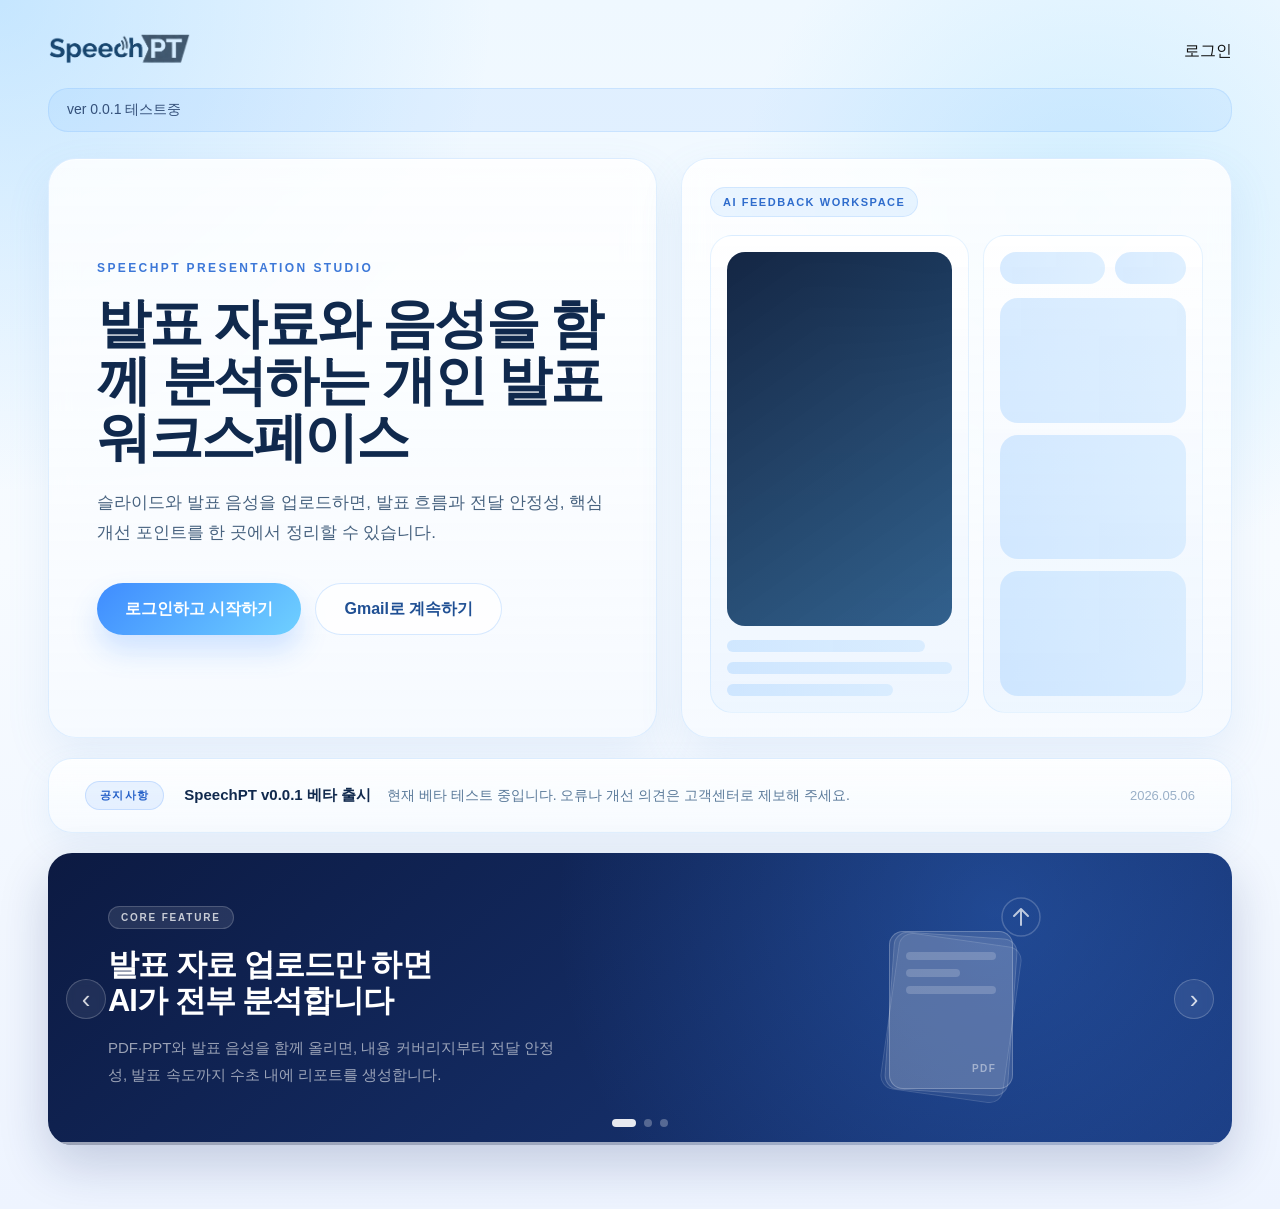
==== index.html @ 7af49bf3 "분석 히스토리 및 대시보드, 홈페이지 분리" ====
<!DOCTYPE html>
<html lang="ko">
<head>
  <meta charset="UTF-8" />
  <meta name="viewport" content="width=device-width, initial-scale=1.0" />
  <title>SpeechPT</title>
  <link rel="stylesheet" href="./css/common.css?v=20260513-2" />
  <link rel="stylesheet" href="./css/note.css?v=20260513-2" />
  <style>
    /* ── 로그인 상태 랜딩 ── */
    .logged-in-panel { display: none; }

    #guestHomeSection.is-logged-in .landing-actions,
    #guestHomeSection.is-logged-in .landing-description,
    #guestHomeSection.is-logged-in .landing-preview-card,
    #guestHomeSection.is-logged-in .landing-banner,
    #guestHomeSection.is-logged-in .landing-notice-band { display: none !important; }

    #guestHomeSection.is-logged-in .landing-copy h1 {
      font-size: clamp(24px, 3vw, 40px);
    }

    #guestHomeSection.is-logged-in .logged-in-panel {
      display: flex;
      flex-direction: column;
      padding: 28px;
      min-height: min(480px, 60vh);
      background: linear-gradient(180deg, rgba(255,255,255,0.84), rgba(246,250,255,0.96));
      border: 1px solid rgba(133,192,255,0.24);
      border-radius: 28px;
      box-shadow: 0 18px 44px rgba(111,155,210,0.12), inset 0 1px 0 rgba(255,255,255,0.72);
      backdrop-filter: blur(14px);
    }

    .logged-in-panel-header {
      display: flex;
      align-items: center;
      justify-content: space-between;
      margin-bottom: 16px;
    }

    .dashboard-count {
      font-size: 12px;
      color: #7eaacc;
      font-weight: 600;
    }

    .dashboard-note-list {
      list-style: none;
      padding: 0;
      margin: 0;
      flex: 1;
      overflow-y: auto;
      display: flex;
      flex-direction: column;
      gap: 8px;
    }

    .dashboard-note-item {
      display: flex;
      align-items: center;
      gap: 12px;
      padding: 11px 14px;
      background: rgba(79,149,255,0.05);
      border: 1px solid rgba(79,149,255,0.1);
      border-radius: 12px;
      cursor: pointer;
      transition: background 0.15s;
    }

    .dashboard-note-item:hover { background: rgba(79,149,255,0.12); }

    .dashboard-note-thumb {
      width: 34px;
      height: 34px;
      border-radius: 8px;
      background: linear-gradient(135deg, #a084ee, #f070a0);
      flex-shrink: 0;
    }

    .dashboard-note-info { flex: 1; min-width: 0; }

    .dashboard-note-title {
      font-size: 13px;
      font-weight: 600;
      color: #1a2d4e;
      white-space: nowrap;
      overflow: hidden;
      text-overflow: ellipsis;
    }

    .dashboard-note-date { font-size: 11px; color: #8a9ab0; margin-top: 2px; }

    .dashboard-note-empty {
      color: #b0b8c8;
      font-size: 13px;
      text-align: center;
      padding: 24px 0;
      list-style: none;
    }

    .dashboard-scroll-btn {
      margin-top: 16px;
      padding: 9px 18px;
      border: 1px solid rgba(79,149,255,0.25);
      border-radius: 999px;
      background: transparent;
      color: #3f8cff;
      font-size: 13px;
      font-weight: 600;
      cursor: pointer;
      align-self: flex-start;
      transition: background 0.15s;
    }

    .dashboard-scroll-btn:hover { background: rgba(79,149,255,0.08); }

    .logo-img { cursor: pointer; }
  </style>
</head>
<body>
  <div class="note-page">
    <header class="top-bar">
      <img src="./assets/logo.png" alt="SpeechPT" class="logo-img" />

      <nav class="top-menu">
        <a href="#" id="loginMenuLink">로그인</a>
        <button id="logoutButton" class="is-hidden">로그아웃</button>
      </nav>
    </header>

    <section class="notice-bar">
      <p>ver 0.0.1 테스트중</p>
    </section>

    <section class="landing-shell" id="guestHomeSection">
      <div class="landing-hero">
        <div class="landing-copy">
          <p class="landing-eyebrow">SpeechPT Presentation Studio</p>
          <h1>발표 자료와 음성을 함께 분석하는 개인 발표 워크스페이스</h1>
          <p class="landing-description">
            슬라이드와 발표 음성을 업로드하면, 발표 흐름과 전달 안정성, 핵심 개선 포인트를 한 곳에서 정리할 수 있습니다.
          </p>
          <div class="landing-actions">
            <button type="button" id="heroLoginButton" class="landing-primary-button">로그인하고 시작하기</button>
            <button type="button" id="heroGoogleButton" class="landing-secondary-button">Gmail로 계속하기</button>
          </div>
        </div>

        <!-- 로그인 상태일 때 표시되는 노트 대시보드 -->
        <div class="logged-in-panel" id="loggedInPanel">
          <div class="logged-in-panel-header">
            <span class="landing-preview-chip" style="margin-bottom:0">내 노트</span>
            <span class="dashboard-count" id="dashboardNoteCount"></span>
          </div>
          <ul class="dashboard-note-list" id="dashboardNoteList">
            <li class="dashboard-note-empty">노트를 불러오는 중입니다...</li>
          </ul>
          <button class="dashboard-scroll-btn" id="scrollToWorkspaceBtn">전체 노트 보기 →</button>
        </div>

        <div class="landing-preview-card">
          <div class="landing-preview-chip">AI Feedback Workspace</div>
          <div class="landing-preview-window">
            <div class="preview-pane preview-pane-left">
              <div class="preview-slide"></div>
              <div class="preview-lines">
                <span></span>
                <span></span>
                <span></span>
              </div>
            </div>
            <div class="preview-pane preview-pane-right">
              <div class="preview-badge-row">
                <span></span>
                <span></span>
              </div>
              <div class="preview-card-list">
                <div></div>
                <div></div>
                <div></div>
              </div>
            </div>
          </div>
        </div>
      </div>

      <div class="landing-notice-band">
        <div class="landing-notice-inner">
          <span class="landing-notice-tag">공지사항</span>
          <div class="landing-notice-body">
            <p class="landing-notice-title">SpeechPT v0.0.1 베타 출시</p>
            <p class="landing-notice-text">현재 베타 테스트 중입니다. 오류나 개선 의견은 고객센터로 제보해 주세요.</p>
          </div>
          <span class="landing-notice-date">2026.05.06</span>
        </div>
      </div>

      <!-- 소개 배너 캐러셀 -->
      <div class="landing-banner" id="landingBanner">
        <div class="banner-track" id="bannerTrack">

          <!-- Slide 1: 분석 기능 -->
          <div class="banner-slide slide-theme-blue">
            <div class="slide-text">
              <span class="slide-tag">Core Feature</span>
              <h2>발표 자료 업로드만 하면<br>AI가 전부 분석합니다</h2>
              <p>PDF·PPT와 발표 음성을 함께 올리면, 내용 커버리지부터 전달 안정성, 발표 속도까지 수초 내에 리포트를 생성합니다.</p>
            </div>
            <div class="slide-visual">
              <div class="vis-upload">
                <div class="vis-doc vc-back"></div>
                <div class="vis-doc vc-mid"></div>
                <div class="vis-doc vc-front">
                  <div class="vd-line"></div>
                  <div class="vd-line vd-short"></div>
                  <div class="vd-line"></div>
                  <div class="vd-badge">PDF</div>
                </div>
                <div class="vis-upload-arrow">
                  <svg viewBox="0 0 40 40" fill="none"><circle cx="20" cy="20" r="19" stroke="rgba(255,255,255,0.2)" stroke-width="1.5"/><path d="M20 28V12M13 19l7-7 7 7" stroke="rgba(255,255,255,0.7)" stroke-width="2" stroke-linecap="round" stroke-linejoin="round"/></svg>
                </div>
              </div>
            </div>
          </div>

          <!-- Slide 2: 연습 모드 -->
          <div class="banner-slide slide-theme-purple">
            <div class="slide-text">
              <span class="slide-tag">Practice Mode</span>
              <h2>마이크로 실시간 연습,<br>즉각적인 음성 피드백</h2>
              <p>분석 결과를 목표 점수로 설정하고, 마이크를 통해 피치와 볼륨을 실시간으로 확인하며 발표를 반복 연습합니다.</p>
            </div>
            <div class="slide-visual">
              <div class="vis-wave">
                <div class="vis-wave-icon">
                  <svg viewBox="0 0 56 56" fill="none"><circle cx="28" cy="28" r="27" stroke="rgba(255,255,255,0.18)" stroke-width="1.5"/><rect x="21" y="14" width="14" height="20" rx="7" fill="rgba(255,255,255,0.18)" stroke="rgba(255,255,255,0.5)" stroke-width="1.5"/><path d="M16 32c0 6.627 5.373 12 12 12s12-5.373 12-12" stroke="rgba(255,255,255,0.6)" stroke-width="2" stroke-linecap="round"/><line x1="28" y1="44" x2="28" y2="50" stroke="rgba(255,255,255,0.5)" stroke-width="2" stroke-linecap="round"/></svg>
                </div>
                <div class="vis-wave-bars">
                  <span></span><span></span><span></span><span></span><span></span>
                  <span></span><span></span><span></span><span></span><span></span>
                </div>
              </div>
            </div>
          </div>

          <!-- Slide 3: 점수 분석 -->
          <div class="banner-slide slide-theme-teal">
            <div class="slide-text">
              <span class="slide-tag">Analytics</span>
              <h2>3가지 핵심 지표로<br>발표력을 수치화합니다</h2>
              <p>내용 커버리지 · 전달 안정성 · 발표 속도. 객관적인 점수로 현재 발표 수준을 파악하고 개선 포인트를 찾습니다.</p>
            </div>
            <div class="slide-visual">
              <div class="vis-scores">
                <div class="vis-ring-item">
                  <svg viewBox="0 0 80 80">
                    <circle cx="40" cy="40" r="32" fill="none" stroke="rgba(255,255,255,0.1)" stroke-width="7"/>
                    <circle cx="40" cy="40" r="32" fill="none" stroke="#5da8ff" stroke-width="7" stroke-linecap="round" stroke-dasharray="201" stroke-dashoffset="40" transform="rotate(-90 40 40)"/>
                  </svg>
                  <strong>80</strong>
                  <span>내용</span>
                </div>
                <div class="vis-ring-item">
                  <svg viewBox="0 0 80 80">
                    <circle cx="40" cy="40" r="32" fill="none" stroke="rgba(255,255,255,0.1)" stroke-width="7"/>
                    <circle cx="40" cy="40" r="32" fill="none" stroke="#4aff8c" stroke-width="7" stroke-linecap="round" stroke-dasharray="201" stroke-dashoffset="60" transform="rotate(-90 40 40)"/>
                  </svg>
                  <strong>70</strong>
                  <span>전달</span>
                </div>
                <div class="vis-ring-item">
                  <svg viewBox="0 0 80 80">
                    <circle cx="40" cy="40" r="32" fill="none" stroke="rgba(255,255,255,0.1)" stroke-width="7"/>
                    <circle cx="40" cy="40" r="32" fill="none" stroke="#ffda4a" stroke-width="7" stroke-linecap="round" stroke-dasharray="201" stroke-dashoffset="80" transform="rotate(-90 40 40)"/>
                  </svg>
                  <strong>60</strong>
                  <span>속도</span>
                </div>
              </div>
            </div>
          </div>

        </div>

        <button class="banner-arrow banner-prev" id="bannerPrev">&#8249;</button>
        <button class="banner-arrow banner-next" id="bannerNext">&#8250;</button>

        <div class="banner-dots" id="bannerDots">
          <button class="banner-dot active" data-index="0"></button>
          <button class="banner-dot" data-index="1"></button>
          <button class="banner-dot" data-index="2"></button>
        </div>

        <div class="banner-progress-bar">
          <div class="banner-progress-fill" id="bannerProgressFill"></div>
        </div>
      </div>
    </section>
  </div>

  <!-- 로그인 모달 -->
  <div class="modal-backdrop" id="loginModalBackdrop">
    <div class="modal-content login-modal">
      <button class="modal-close-button" id="closeLoginModalButton">×</button>
      <h1 class="login-title">로그인</h1>

      <form class="login-form" id="loginForm">
        <input type="email" placeholder="이메일" required />
        <input type="password" placeholder="패스워드" required />
        <button type="submit">Sign In</button>
      </form>

      <div class="signup-links">
        <button type="button">Gmail로 계속하기</button>
      </div>

      <p class="signup-text">Sign Up</p>
    </div>
  </div>

  <!-- 로그아웃 확인 모달 -->
  <div class="modal-backdrop" id="logoutConfirmModalBackdrop">
    <div class="modal-content logout-confirm-modal">
      <h1>로그아웃 확인</h1>
      <p>정말 로그아웃 하시겠습니까?</p>
      <div class="modal-actions">
        <button type="button" id="cancelLogoutButton">취소</button>
        <button type="button" id="confirmLogoutButton">로그아웃</button>
      </div>
    </div>
  </div>

  <script type="module" src="./js/index.js"></script>
</body>
</html>
---- css/common.css ----
* {
  box-sizing: border-box;
  margin: 0;
  padding: 0;
  font-family: "Segoe UI", "Pretendard", "Noto Sans KR", sans-serif;
}

body {
  min-height: 100vh;
  background:
    radial-gradient(circle at top left, rgba(110, 192, 255, 0.32), transparent 28%),
    radial-gradient(circle at 85% 18%, rgba(166, 224, 255, 0.44), transparent 24%),
    linear-gradient(180deg, #eff8ff 0%, #f7fbff 46%, #eef4ff 100%);
  color: #111827;
}

/* login */
.login-page {
  width: 100%;
  min-height: 100vh;
  display: flex;
  justify-content: center;
  align-items: center;
}

.login-card {
  width: 320px;
  background: #fff;
  padding: 30px 24px;
  border-radius: 12px;
  box-shadow: 0 4px 20px rgba(0, 0, 0, 0.08);
}

.login-title {
  margin-bottom: 20px;
  font-size: 28px;
}

.login-form {
  display: flex;
  flex-direction: column;
  gap: 12px;
}

.login-form input {
  height: 40px;
  padding: 0 12px;
  border: 1px solid #ccc;
  border-radius: 20px;
}

.login-form button {
  height: 40px;
  border: none;
  border-radius: 20px;
  background: #7fb3ff;
  cursor: pointer;
}

.signup-links {
  margin-top: 18px;
  display: flex;
  flex-direction: column;
  gap: 10px;
}

.signup-links button {
  height: 38px;
  border: 1px solid #ddd;
  background: #fff;
  border-radius: 20px;
  cursor: pointer;
}

.signup-text {
  margin-top: 16px;
  text-align: right;
  font-size: 14px;
}

/* 로그인 모달 */
.modal-backdrop {
  display: none;
  position: fixed;
  top: 0;
  left: 0;
  right: 0;
  bottom: 0;
  background: rgba(0, 0, 0, 0.5);
  z-index: 1000;
  align-items: center;
  justify-content: center;
}

.modal-backdrop.active {
  display: flex;
}

.modal-content {
  background: #fff;
  border-radius: 12px;
  padding: 30px 24px;
  box-shadow: 0 4px 20px rgba(0, 0, 0, 0.15);
  max-width: 320px;
  width: 90%;
  position: relative;
  animation: modalSlideIn 0.3s ease-out;
}

@keyframes modalSlideIn {
  from {
    opacity: 0;
    transform: scale(0.95) translateY(-20px);
  }
  to {
    opacity: 1;
    transform: scale(1) translateY(0);
  }
}

.modal-close-button {
  position: absolute;
  top: 14px;
  right: 14px;
  background: none;
  border: none;
  font-size: 28px;
  cursor: pointer;
  color: #999;
  padding: 0;
  width: 30px;
  height: 30px;
  display: flex;
  align-items: center;
  justify-content: center;
}

.modal-close-button:hover {
  color: #555;
}
---- css/note.css ----
/* ── Note Page ───────────────────────────────────────────────── */
.note-page {
  max-width: 1440px;
  margin: 0 auto;
  padding: 32px 48px;
}

.is-hidden {
  display: none !important;
}

/* ── Top bar ─────────────────────────────────────────────────── */
.top-bar {
  display: flex;
  justify-content: space-between;
  align-items: center;
  margin-bottom: 18px;
}

.logo-img {
  height: 38px;
  width: auto;
  display: block;
}

/* fallback when image is missing */
.logo {
  font-size: 26px;
  font-weight: 800;
  color: #1a2f6e;
  letter-spacing: -0.02em;
}

.top-menu {
  display: flex;
  align-items: center;
  gap: 14px;
}

.top-menu a,
.top-menu button {
  text-decoration: none;
  color: #111;
  background: none;
  border: none;
  cursor: pointer;
}

/* ── Notice bar ──────────────────────────────────────────────── */
.notice-bar {
  width: 100%;
  background: rgba(93, 168, 255, 0.1);
  border: 1px solid rgba(93, 168, 255, 0.18);
  padding: 12px 18px;
  border-radius: 20px;
  margin-bottom: 18px;
  font-size: 14px;
  color: #34507a;
}

.landing-shell {
  padding: 8px 0 32px;
  display: flex;
  flex-direction: column;
  gap: 20px;
}

.landing-hero {
  display: grid;
  grid-template-columns: minmax(0, 1.05fr) minmax(360px, 0.95fr);
  gap: 24px;
  align-items: stretch;
}

.landing-copy,
.landing-preview-card {
  background: linear-gradient(180deg, rgba(255, 255, 255, 0.84), rgba(246, 250, 255, 0.96));
  border: 1px solid rgba(133, 192, 255, 0.24);
  border-radius: 28px;
  box-shadow:
    0 18px 44px rgba(111, 155, 210, 0.12),
    inset 0 1px 0 rgba(255, 255, 255, 0.72);
  backdrop-filter: blur(14px);
}

.landing-copy {
  padding: 52px 48px;
  display: flex;
  flex-direction: column;
  justify-content: center;
  min-height: min(580px, 65vh);
}

.landing-eyebrow {
  margin-bottom: 20px;
  font-size: 12px;
  font-weight: 700;
  letter-spacing: 0.2em;
  text-transform: uppercase;
  color: #3d78d8;
}

.landing-copy h1 {
  margin: 0 0 22px;
  font-size: clamp(36px, 4.2vw, 62px);
  line-height: 1.06;
  letter-spacing: -0.04em;
  color: #10294d;
}

.landing-description {
  max-width: 580px;
  font-size: 17px;
  line-height: 1.8;
  color: #47627f;
}

.landing-actions {
  display: flex;
  flex-wrap: wrap;
  gap: 14px;
  margin-top: 34px;
}

.landing-primary-button,
.landing-secondary-button {
  min-height: 52px;
  padding: 0 28px;
  border-radius: 999px;
  font-size: 16px;
  font-weight: 700;
  cursor: pointer;
  transition: transform 0.18s ease, box-shadow 0.18s ease, border-color 0.18s ease;
}

.landing-primary-button {
  border: none;
  color: #fff;
  background: linear-gradient(135deg, #3f8cff, #6fd0ff);
  box-shadow: 0 16px 28px rgba(63, 140, 255, 0.22);
}

.landing-secondary-button {
  border: 1px solid rgba(111, 176, 255, 0.28);
  background: rgba(255, 255, 255, 0.8);
  color: #205094;
}

.landing-primary-button:hover,
.landing-secondary-button:hover {
  transform: translateY(-1px);
}

.landing-preview-card {
  padding: 28px;
  min-height: min(580px, 65vh);
}

.landing-preview-chip {
  display: inline-flex;
  align-items: center;
  margin-bottom: 18px;
  padding: 8px 12px;
  border-radius: 999px;
  background: rgba(93, 168, 255, 0.12);
  border: 1px solid rgba(93, 168, 255, 0.18);
  color: #2f6ccc;
  font-size: 11px;
  font-weight: 700;
  letter-spacing: 0.14em;
  text-transform: uppercase;
}

.landing-preview-window {
  height: calc(100% - 44px);
  min-height: 330px;
  display: grid;
  grid-template-columns: 1.08fr 0.92fr;
  gap: 14px;
}

.preview-pane {
  border-radius: 22px;
  overflow: hidden;
  background: linear-gradient(180deg, rgba(255, 255, 255, 0.86), rgba(238, 246, 255, 0.95));
  border: 1px solid rgba(140, 198, 255, 0.22);
  padding: 16px;
}

.preview-pane-left {
  display: flex;
  flex-direction: column;
  gap: 14px;
}

.preview-slide {
  flex: 1;
  border-radius: 18px;
  background:
    linear-gradient(145deg, rgba(10, 29, 60, 0.96), rgba(23, 76, 126, 0.88)),
    radial-gradient(circle at top right, rgba(111, 210, 255, 0.3), transparent 35%);
  min-height: 180px;
}

.preview-lines {
  display: flex;
  flex-direction: column;
  gap: 10px;
}

.preview-lines span,
.preview-card-list div,
.preview-badge-row span {
  display: block;
  border-radius: 999px;
  background: linear-gradient(90deg, rgba(143, 198, 255, 0.34), rgba(205, 231, 255, 0.64));
}

.preview-lines span:nth-child(1) {
  width: 88%;
  height: 12px;
}

.preview-lines span:nth-child(2) {
  width: 100%;
  height: 12px;
}

.preview-lines span:nth-child(3) {
  width: 74%;
  height: 12px;
}

.preview-pane-right {
  display: flex;
  flex-direction: column;
  gap: 14px;
}

.preview-badge-row {
  display: flex;
  gap: 10px;
}

.preview-badge-row span {
  height: 32px;
}

.preview-badge-row span:first-child {
  flex: 1.2;
}

.preview-badge-row span:last-child {
  flex: 0.8;
}

.preview-card-list {
  display: flex;
  flex-direction: column;
  gap: 12px;
  flex: 1;
}

.preview-card-list div {
  flex: 1;
  min-height: 78px;
  border-radius: 18px;
}

/* ── Landing notice band ─────────────────────────────────────── */
.landing-notice-band {
  width: 100%;
  background: linear-gradient(180deg, rgba(255, 255, 255, 0.84), rgba(246, 250, 255, 0.96));
  border: 1px solid rgba(133, 192, 255, 0.24);
  border-radius: 24px;
  box-shadow:
    0 12px 32px rgba(111, 155, 210, 0.1),
    inset 0 1px 0 rgba(255, 255, 255, 0.72);
  backdrop-filter: blur(14px);
  padding: 22px 36px;
}

.landing-notice-inner {
  display: flex;
  align-items: center;
  gap: 20px;
}

.landing-notice-tag {
  flex-shrink: 0;
  display: inline-flex;
  align-items: center;
  padding: 6px 14px;
  border-radius: 999px;
  background: rgba(63, 140, 255, 0.1);
  border: 1px solid rgba(63, 140, 255, 0.2);
  color: #2460c8;
  font-size: 11px;
  font-weight: 700;
  letter-spacing: 0.12em;
  text-transform: uppercase;
}

.landing-notice-body {
  flex: 1;
  display: flex;
  align-items: baseline;
  gap: 16px;
}

.landing-notice-title {
  font-size: 15px;
  font-weight: 700;
  color: #10294d;
  white-space: nowrap;
}

.landing-notice-text {
  font-size: 14px;
  color: #5a7a9a;
  line-height: 1.5;
}

.landing-notice-date {
  flex-shrink: 0;
  font-size: 13px;
  color: #9ab0c8;
  font-variant-numeric: tabular-nums;
}

/* ── Intro banner carousel ───────────────────────────────────── */
.landing-banner {
  position: relative;
  width: 100%;
  border-radius: 24px;
  overflow: hidden;
  box-shadow:
    0 20px 50px rgba(20, 40, 100, 0.2),
    inset 0 1px 0 rgba(255, 255, 255, 0.08);
  /* height driven by slides */
}

.banner-track {
  display: flex;
  transition: transform 0.55s cubic-bezier(0.22, 0.61, 0.36, 1);
}

/* ── Slide base ───────────────────────────────────────────────── */
.banner-slide {
  flex-shrink: 0;
  width: 100%;
  min-height: 280px;
  display: grid;
  grid-template-columns: 1.15fr 0.85fr;
  align-items: center;
  padding: 44px 64px 48px 60px;
  gap: 40px;
}

/* Slide themes */
.slide-theme-blue {
  background:
    radial-gradient(circle at 80% 20%, rgba(63, 140, 255, 0.28), transparent 45%),
    linear-gradient(140deg, #0c1a42 0%, #1a3a7e 100%);
}
.slide-theme-purple {
  background:
    radial-gradient(circle at 75% 25%, rgba(140, 80, 255, 0.3), transparent 45%),
    linear-gradient(140deg, #14093a 0%, #331472 100%);
}
.slide-theme-teal {
  background:
    radial-gradient(circle at 78% 22%, rgba(20, 180, 160, 0.28), transparent 45%),
    linear-gradient(140deg, #071e28 0%, #0e4455 100%);
}

/* ── Slide text ───────────────────────────────────────────────── */
.slide-tag {
  display: inline-flex;
  align-items: center;
  padding: 5px 12px;
  border-radius: 999px;
  background: rgba(255, 255, 255, 0.1);
  border: 1px solid rgba(255, 255, 255, 0.18);
  color: rgba(255, 255, 255, 0.75);
  font-size: 10px;
  font-weight: 700;
  letter-spacing: 0.18em;
  text-transform: uppercase;
  margin-bottom: 18px;
}

.slide-text h2 {
  font-size: clamp(22px, 2.4vw, 34px);
  font-weight: 800;
  color: #fff;
  line-height: 1.18;
  letter-spacing: -0.03em;
  margin: 0 0 16px;
}

.slide-text p {
  font-size: 15px;
  line-height: 1.75;
  color: rgba(255, 255, 255, 0.58);
  max-width: 460px;
}

/* ── Slide visual ─────────────────────────────────────────────── */
.slide-visual {
  display: flex;
  align-items: center;
  justify-content: center;
  height: 100%;
}

/* Visual 1: Document upload */
.vis-upload {
  position: relative;
  width: 180px;
  height: 200px;
  display: flex;
  align-items: flex-end;
  justify-content: center;
}

.vis-doc {
  position: absolute;
  width: 124px;
  height: 158px;
  border-radius: 14px;
}

.vc-back {
  background: rgba(255, 255, 255, 0.06);
  border: 1px solid rgba(255, 255, 255, 0.12);
  bottom: 0;
  left: 50%;
  transform: translateX(-50%) rotate(8deg);
}

.vc-mid {
  background: rgba(255, 255, 255, 0.09);
  border: 1px solid rgba(255, 255, 255, 0.14);
  bottom: 4px;
  left: 50%;
  transform: translateX(-50%) rotate(4deg);
}

.vc-front {
  background: rgba(255, 255, 255, 0.13);
  border: 1px solid rgba(255, 255, 255, 0.22);
  bottom: 8px;
  left: 50%;
  transform: translateX(-50%) rotate(0deg);
  padding: 20px 16px 14px;
  display: flex;
  flex-direction: column;
  gap: 9px;
}

.vd-line {
  height: 8px;
  background: rgba(255, 255, 255, 0.18);
  border-radius: 4px;
}

.vd-short { width: 60%; }

.vd-badge {
  margin-top: auto;
  font-size: 10px;
  font-weight: 800;
  letter-spacing: 0.14em;
  color: rgba(255, 255, 255, 0.45);
  align-self: flex-end;
}

.vis-upload-arrow {
  position: absolute;
  top: 0;
  right: 0;
  width: 40px;
  height: 40px;
}

/* Visual 2: Waveform */
.vis-wave {
  display: flex;
  flex-direction: column;
  align-items: center;
  gap: 22px;
}

.vis-wave-icon svg {
  width: 72px;
  height: 72px;
  filter: drop-shadow(0 0 16px rgba(160, 100, 255, 0.45));
}

.vis-wave-bars {
  display: flex;
  align-items: flex-end;
  gap: 5px;
  height: 56px;
}

.vis-wave-bars span {
  display: block;
  width: 7px;
  border-radius: 3px;
  background: linear-gradient(to top, rgba(140, 80, 255, 0.5), rgba(200, 140, 255, 0.9));
  animation: waveDance var(--dur) ease-in-out infinite;
  animation-delay: var(--delay);
}

.vis-wave-bars span:nth-child(1)  { --dur: 0.90s; --delay: 0.00s; }
.vis-wave-bars span:nth-child(2)  { --dur: 0.70s; --delay: 0.08s; }
.vis-wave-bars span:nth-child(3)  { --dur: 1.00s; --delay: 0.16s; }
.vis-wave-bars span:nth-child(4)  { --dur: 0.75s; --delay: 0.04s; }
.vis-wave-bars span:nth-child(5)  { --dur: 0.85s; --delay: 0.20s; }
.vis-wave-bars span:nth-child(6)  { --dur: 0.65s; --delay: 0.12s; }
.vis-wave-bars span:nth-child(7)  { --dur: 0.95s; --delay: 0.06s; }
.vis-wave-bars span:nth-child(8)  { --dur: 0.78s; --delay: 0.18s; }
.vis-wave-bars span:nth-child(9)  { --dur: 1.05s; --delay: 0.02s; }
.vis-wave-bars span:nth-child(10) { --dur: 0.82s; --delay: 0.14s; }

@keyframes waveDance {
  0%, 100% { height: 14%; opacity: 0.55; }
  50%       { height: 100%; opacity: 1; }
}

/* Visual 3: Score rings */
.vis-scores {
  display: flex;
  gap: 24px;
  align-items: center;
}

.vis-ring-item {
  display: flex;
  flex-direction: column;
  align-items: center;
  gap: 6px;
}

.vis-ring-item svg {
  width: 80px;
  height: 80px;
  filter: drop-shadow(0 0 8px rgba(93, 168, 255, 0.3));
}

.vis-ring-item strong {
  font-size: 20px;
  font-weight: 800;
  color: #fff;
  line-height: 1;
}

.vis-ring-item span {
  font-size: 11px;
  color: rgba(255, 255, 255, 0.5);
  letter-spacing: 0.06em;
}

/* ── Banner navigation ────────────────────────────────────────── */
.banner-arrow {
  position: absolute;
  top: 50%;
  transform: translateY(-50%);
  width: 40px;
  height: 40px;
  border-radius: 50%;
  border: 1px solid rgba(255, 255, 255, 0.2);
  background: rgba(255, 255, 255, 0.08);
  color: rgba(255, 255, 255, 0.8);
  font-size: 26px;
  line-height: 1;
  cursor: pointer;
  display: flex;
  align-items: center;
  justify-content: center;
  transition: background 0.18s, border-color 0.18s;
  z-index: 10;
  backdrop-filter: blur(4px);
}

.banner-arrow:hover {
  background: rgba(255, 255, 255, 0.16);
  border-color: rgba(255, 255, 255, 0.35);
}

.banner-prev { left: 18px; }
.banner-next { right: 18px; }

/* ── Dots ─────────────────────────────────────────────────────── */
.banner-dots {
  position: absolute;
  bottom: 18px;
  left: 50%;
  transform: translateX(-50%);
  display: flex;
  gap: 8px;
  z-index: 10;
}

.banner-dot {
  width: 8px;
  height: 8px;
  border-radius: 50%;
  border: none;
  background: rgba(255, 255, 255, 0.28);
  cursor: pointer;
  padding: 0;
  transition: background 0.2s, transform 0.2s, width 0.3s;
}

.banner-dot.active {
  background: rgba(255, 255, 255, 0.9);
  width: 24px;
  border-radius: 4px;
}

/* ── Progress bar ─────────────────────────────────────────────── */
.banner-progress-bar {
  position: absolute;
  bottom: 0;
  left: 0;
  right: 0;
  height: 3px;
  background: rgba(255, 255, 255, 0.08);
  z-index: 10;
}

.banner-progress-fill {
  height: 100%;
  width: 0%;
  background: rgba(255, 255, 255, 0.55);
  border-radius: 0 2px 2px 0;
  transition: width 5s linear;
}

/* ── Workspace ───────────────────────────────────────────────── */
.workspace-shell {
  display: block;
}

/* ── View toggle ─────────────────────────────────────────────── */
.view-toggle {
  display: flex;
  justify-content: flex-end;
  gap: 8px;
  margin-bottom: 20px;
}

.view-toggle button {
  padding: 8px 16px;
  border: 1px solid rgba(117, 92, 255, 0.16);
  border-radius: 12px;
  background: rgba(255, 255, 255, 0.7);
  cursor: pointer;
  font-size: 13px;
  color: #444;
  transition: background 0.18s ease, color 0.18s ease, box-shadow 0.18s ease;
}

.view-toggle button:hover {
  background: rgba(117, 92, 255, 0.08);
  color: #755cff;
}

.view-toggle button.active {
  background: #755cff;
  color: #fff;
  border-color: #755cff;
  box-shadow: 0 4px 12px rgba(117, 92, 255, 0.3);
}

/* ── Grid ────────────────────────────────────────────────────── */
.note-grid {
  display: grid;
  grid-template-columns: repeat(auto-fill, minmax(240px, 1fr));
  gap: 24px;
  align-content: start;
  width: 100%;
  transition: opacity 0.18s ease;
}

.note-grid.is-switching {
  opacity: 0;
  pointer-events: none;
}

/* list layout override */
.note-grid.list-view {
  display: flex;
  flex-direction: column;
  align-items: stretch;
  gap: 14px;
  width: 100%;
}

.note-grid.list-view .note-card,
.note-grid.list-view .note-card.list-card,
.note-grid.list-view .note-card.add-card,
.note-grid.list-view .note-card.add-card.list-card {
  width: 100%;
  max-width: none;
}

/* ── Card enter animation ────────────────────────────────────── */
@keyframes cardEnter {
  from {
    opacity: 0;
    transform: translateY(20px);
  }
  to {
    opacity: 1;
    transform: translateY(0);
  }
}

/* ── Note card ───────────────────────────────────────────────── */
.note-card {
  width: 100%;
  max-width: none;
  border-radius: 22px;
  overflow: hidden;
  background: #fff;
  box-shadow: 0 3px 14px rgba(80, 60, 160, 0.1);
  cursor: pointer;
  transition: transform 0.2s ease, box-shadow 0.2s ease;
}

.note-card:hover {
  transform: translateY(-3px);
  box-shadow: 0 10px 28px rgba(80, 60, 160, 0.15);
}

.note-card.card-entering {
  animation: cardEnter 0.34s cubic-bezier(0.22, 0.61, 0.36, 1) both;
}

/* list card */
.note-card.list-card {
  display: flex;
  width: 100%;
  min-height: 110px;
  align-items: center;
  padding: 16px 18px;
  gap: 18px;  border-radius: 16px;
}

.note-card.add-card.list-card {
  min-height: 80px;
  justify-content: center;
  padding: 12px;
}

.note-card.add-card.list-card .plus-icon {
  height: auto;
  font-size: 32px;
  margin-right: 12px;
}

.note-card.add-card.list-card .note-label {
  height: auto;
  padding: 0;
  background: transparent;
  color: #755cff;
  font-size: 16px;
  font-weight: 500;}

.note-card.list-card .note-thumbnail {
  flex-shrink: 0;
  width: 130px;
  height: 90px;
  border-radius: 16px;
}

.note-card.list-card .note-content {
  display: flex;
  flex-direction: column;
  justify-content: center;
  gap: 8px;
  flex: 1;
}

.note-card.list-card .note-label {
  height: auto;
  padding: 0;
  background: transparent;
  font-size: 17px;
  font-weight: 600;
  color: #111;
}

.note-card.list-card .note-description {
  color: #666;
  font-size: 14px;
  line-height: 1.5;
  max-height: 3.2em;
  overflow: hidden;
}

.note-card.list-card .note-meta {
  color: #aaa;
  font-size: 12px;
}

/* add card */
.add-card {
  display: flex;
  flex-direction: column;
  background: rgba(255, 255, 255, 0.5);
  border: 2px dashed rgba(117, 92, 255, 0.28);
  transition: border-color 0.2s, background 0.2s;
}

.add-card:hover {
  border-color: #755cff;
  background: rgba(117, 92, 255, 0.04);
}

.plus-icon {
  height: 160px;
  display: flex;
  justify-content: center;
  align-items: center;
  font-size: 56px;
  color: rgba(117, 92, 255, 0.55);
}

.note-thumbnail {
  height: 160px;
}

.sample-bg {
  background: linear-gradient(135deg, #755cff, #ff7ac3);
}

.empty-bg {
  background: #d9d9d9;
}

.note-label {
  height: 42px;
  display: flex;
  align-items: center;
  padding: 0 14px;
  background: #d7b4ff;
  font-size: 14px;
}

/* ── Modals ──────────────────────────────────────────────────── */
.modal-backdrop {
  position: fixed;
  inset: 0;
  display: none;
  justify-content: center;
  align-items: center;
  background: rgba(0, 0, 0, 0.38);
  z-index: 1000;
}

.modal-backdrop.active {
  display: flex;
}

.modal-content {
  position: relative;
  background: #fff;
  border-radius: 24px;
  padding: 30px 24px;
  box-shadow: 0 24px 80px rgba(0, 0, 0, 0.16);
  max-width: 360px;
  width: 92%;
  animation: modalSlideIn 0.26s cubic-bezier(0.22, 0.61, 0.36, 1);
}

.modal-content.create-note-modal {
  max-width: 560px;
  padding: 32px;
}

@keyframes modalSlideIn {
  from {
    opacity: 0;
    transform: scale(0.94) translateY(-16px);
  }
  to {
    opacity: 1;
    transform: scale(1) translateY(0);
  }
}

.modal-close-button {
  position: absolute;
  top: 16px;
  right: 16px;
  width: 30px;
  height: 30px;
  border: none;
  border-radius: 50%;
  background: #f1f3ff;
  color: #555;
  font-size: 18px;
  cursor: pointer;
  display: flex;
  align-items: center;
  justify-content: center;
  transition: background 0.15s;
}

.modal-close-button:hover {
  background: #e5e8ff;
  color: #333;
}

.create-note-modal h1 {
  margin: 0 0 10px;
  font-size: 22px;
  color: #111;
}

@media (max-width: 980px) {
  .note-grid {
    grid-template-columns: repeat(2, minmax(240px, 1fr));
    gap: 18px;
  }

  .landing-hero {
    grid-template-columns: 1fr;
  }

  .landing-copy,
  .landing-preview-card {
    min-height: auto;
  }

  .landing-preview-window {
    min-height: 260px;
  }
}

@media (max-width: 640px) {
  .note-grid {
    grid-template-columns: 1fr;
  }
}

.create-note-modal p {
  margin: 0 0 22px;
  color: #5a5a5a;
  font-size: 14px;
  line-height: 1.6;
}

.create-note-modal input,
.create-note-modal textarea {
  width: 100%;
  border: 1px solid #d5d7e0;
  border-radius: 16px;
  padding: 13px 16px;
  font-size: 15px;
  color: #111;
  background: #fafafa;
  outline: none;
  margin-bottom: 14px;
  transition: border-color 0.18s, box-shadow 0.18s;
}

.create-note-modal input:focus,
.create-note-modal textarea:focus {
  border-color: #755cff;
  box-shadow: 0 0 0 4px rgba(117, 92, 255, 0.12);
}

.modal-actions {
  display: flex;
  justify-content: flex-end;
  gap: 10px;
  margin-top: 4px;
}

.modal-actions button {
  min-width: 100px;
  border: none;
  border-radius: 999px;
  padding: 12px 22px;
  font-size: 14px;
  cursor: pointer;
  transition: opacity 0.15s, transform 0.15s;
}

.modal-actions button:hover {
  opacity: 0.88;
  transform: translateY(-1px);
}

#cancelCreateNoteButton {
  background: #eef0ff;
  color: #2f3b7e;
}

#confirmCreateNoteButton {
  background: #1f3dcc;
  color: #fff;
}

/* Logout confirm modal */
.logout-confirm-modal h1 {
  margin: 0 0 10px;
  font-size: 22px;
  color: #111;
}

.logout-confirm-modal p {
  margin: 0 0 22px;
  color: #5a5a5a;
  font-size: 14px;
  line-height: 1.6;
}

/* Login modal */
.login-modal {
  max-width: 360px;
}

.login-title {
  font-size: 26px;
  margin-bottom: 20px;
}

.login-form {
  display: flex;
  flex-direction: column;
  gap: 12px;
}

.login-form input {
  height: 44px;
  padding: 0 14px;
  border: 1px solid #d5d7e0;
  border-radius: 20px;
  outline: none;
  font-size: 14px;
  transition: border-color 0.18s, box-shadow 0.18s;
}

.login-form input:focus {
  border-color: #755cff;
  box-shadow: 0 0 0 4px rgba(117, 92, 255, 0.12);
}

.login-form button {
  height: 44px;
  border: none;
  border-radius: 20px;
  background: #755cff;
  color: #fff;
  font-size: 15px;
  cursor: pointer;
}

.signup-links {
  margin-top: 16px;
  display: flex;
  flex-direction: column;
  gap: 10px;
}

.signup-links button {
  height: 40px;
  border: 1px solid #ddd;
  background: #fff;
  border-radius: 20px;
  cursor: pointer;
  font-size: 14px;
}

.signup-text {
  margin-top: 14px;
  text-align: right;
  font-size: 14px;
  color: #555;
}
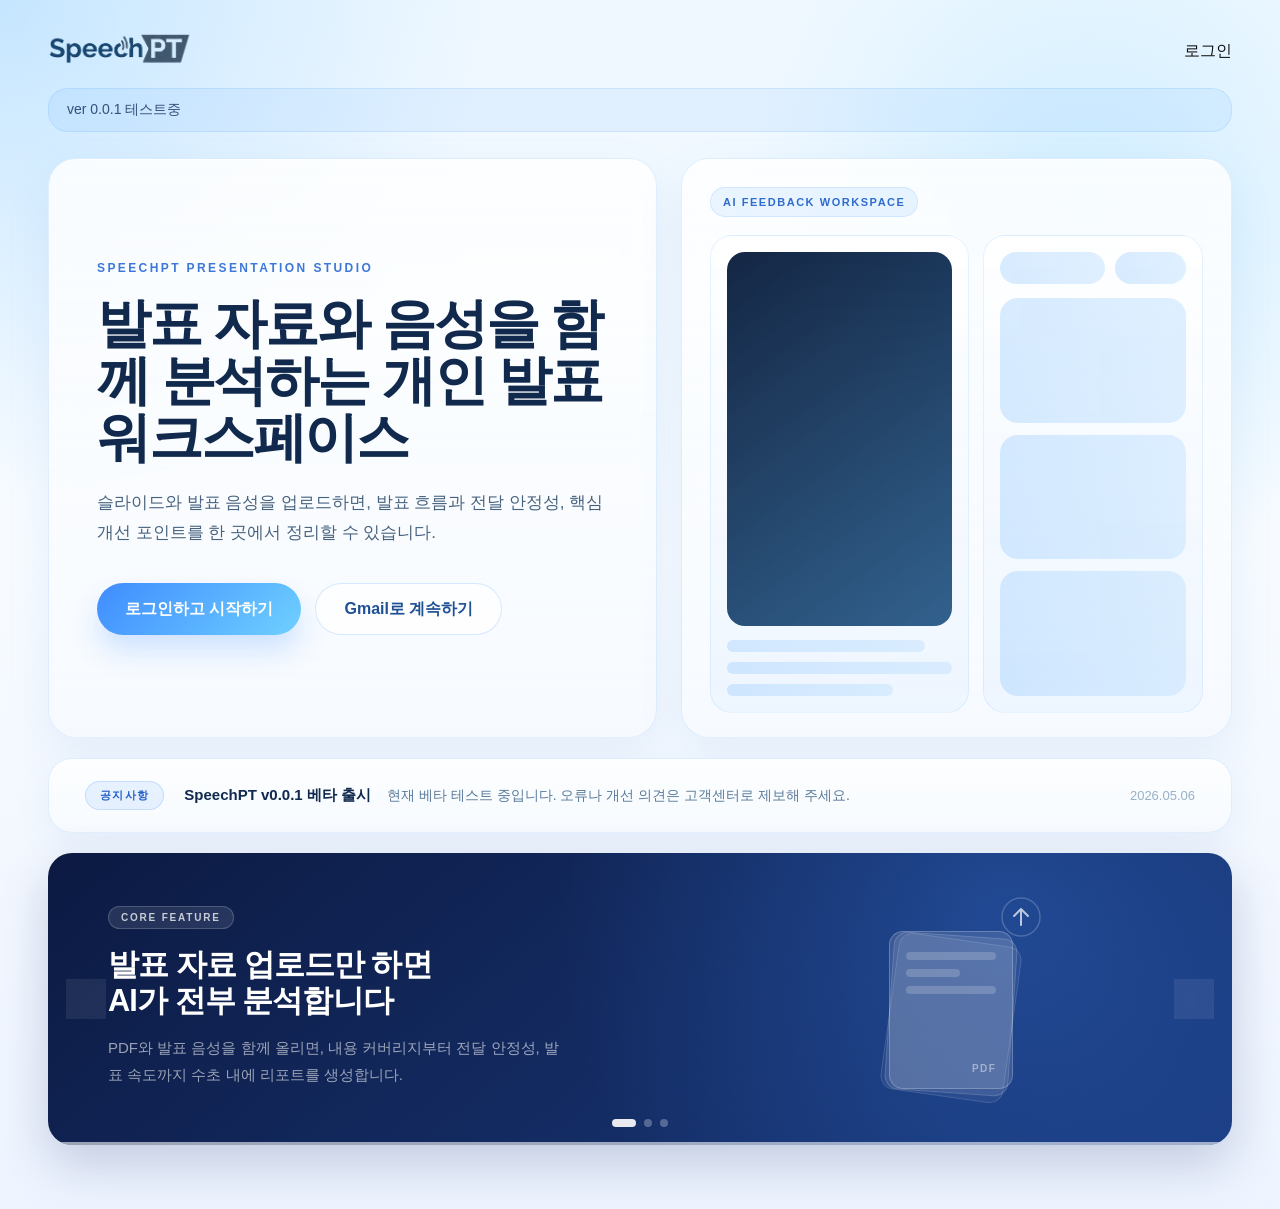
==== commit 5461a9f0: "문서파일 pdf로만 받기" ====
--- a/index.html
+++ b/index.html
@@ -7,42 +7,48 @@
   <link rel="stylesheet" href="./css/common.css?v=20260513-2" />
   <link rel="stylesheet" href="./css/note.css?v=20260513-2" />
   <style>
-    /* ── 로그인 상태 랜딩 ── */
+    .logo-img { cursor: pointer; }
+
+    /* ── 로그인 상태: 로그인 버튼·프리뷰 카드만 숨기고 나머지는 유지 ── */
     .logged-in-panel { display: none; }
 
-    #guestHomeSection.is-logged-in .landing-actions,
-    #guestHomeSection.is-logged-in .landing-description,
-    #guestHomeSection.is-logged-in .landing-preview-card,
-    #guestHomeSection.is-logged-in .landing-banner,
-    #guestHomeSection.is-logged-in .landing-notice-band { display: none !important; }
-
-    #guestHomeSection.is-logged-in .landing-copy h1 {
-      font-size: clamp(24px, 3vw, 40px);
-    }
+    #guestHomeSection.is-logged-in .landing-actions { display: none !important; }
+    #guestHomeSection.is-logged-in .landing-preview-card { display: none !important; }
 
     #guestHomeSection.is-logged-in .logged-in-panel {
       display: flex;
       flex-direction: column;
-      padding: 28px;
-      min-height: min(480px, 60vh);
-      background: linear-gradient(180deg, rgba(255,255,255,0.84), rgba(246,250,255,0.96));
-      border: 1px solid rgba(133,192,255,0.24);
+      padding: 24px;
+      background: linear-gradient(180deg, rgba(255,255,255,0.88), rgba(244,249,255,0.96));
+      border: 1px solid rgba(133,192,255,0.22);
       border-radius: 28px;
-      box-shadow: 0 18px 44px rgba(111,155,210,0.12), inset 0 1px 0 rgba(255,255,255,0.72);
-      backdrop-filter: blur(14px);
-    }
-
+      box-shadow: 0 18px 44px rgba(111,155,210,0.13), inset 0 1px 0 rgba(255,255,255,0.8);
+      backdrop-filter: blur(16px);
+    }
+
+    /* ── 대시보드 패널 내부 ── */
     .logged-in-panel-header {
       display: flex;
       align-items: center;
       justify-content: space-between;
-      margin-bottom: 16px;
+      margin-bottom: 14px;
+    }
+
+    .dashboard-panel-title {
+      font-size: 13px;
+      font-weight: 700;
+      color: #3f6fa0;
+      letter-spacing: 0.04em;
+      text-transform: uppercase;
     }
 
     .dashboard-count {
-      font-size: 12px;
-      color: #7eaacc;
+      font-size: 11px;
+      color: #9ab4cc;
       font-weight: 600;
+      background: rgba(79,149,255,0.08);
+      padding: 3px 8px;
+      border-radius: 999px;
     }
 
     .dashboard-note-list {
@@ -53,28 +59,30 @@
       overflow-y: auto;
       display: flex;
       flex-direction: column;
-      gap: 8px;
+      gap: 7px;
     }
 
     .dashboard-note-item {
       display: flex;
       align-items: center;
-      gap: 12px;
-      padding: 11px 14px;
-      background: rgba(79,149,255,0.05);
+      gap: 11px;
+      padding: 10px 13px;
+      background: rgba(255,255,255,0.6);
       border: 1px solid rgba(79,149,255,0.1);
-      border-radius: 12px;
+      border-radius: 14px;
       cursor: pointer;
-      transition: background 0.15s;
-    }
-
-    .dashboard-note-item:hover { background: rgba(79,149,255,0.12); }
+      transition: background 0.15s, transform 0.12s;
+    }
+
+    .dashboard-note-item:hover {
+      background: rgba(79,149,255,0.07);
+      transform: translateX(2px);
+    }
 
     .dashboard-note-thumb {
-      width: 34px;
-      height: 34px;
-      border-radius: 8px;
-      background: linear-gradient(135deg, #a084ee, #f070a0);
+      width: 36px;
+      height: 36px;
+      border-radius: 10px;
       flex-shrink: 0;
     }
 
@@ -89,33 +97,47 @@
       text-overflow: ellipsis;
     }
 
-    .dashboard-note-date { font-size: 11px; color: #8a9ab0; margin-top: 2px; }
+    .dashboard-note-meta {
+      display: flex;
+      align-items: center;
+      gap: 6px;
+      margin-top: 3px;
+    }
+
+    .dashboard-note-date { font-size: 11px; color: #9ab4cc; }
+
+    .dashboard-note-score-badge {
+      font-size: 10px;
+      font-weight: 700;
+      padding: 1px 6px;
+      border-radius: 999px;
+      background: rgba(79,149,255,0.1);
+      color: #3f8cff;
+    }
 
     .dashboard-note-empty {
-      color: #b0b8c8;
+      color: #b8c8d8;
       font-size: 13px;
       text-align: center;
-      padding: 24px 0;
+      padding: 32px 0;
       list-style: none;
     }
 
-    .dashboard-scroll-btn {
-      margin-top: 16px;
-      padding: 9px 18px;
-      border: 1px solid rgba(79,149,255,0.25);
+    .dashboard-go-btn {
+      margin-top: 14px;
+      padding: 9px 20px;
+      border: 1px solid rgba(79,149,255,0.28);
       border-radius: 999px;
       background: transparent;
       color: #3f8cff;
       font-size: 13px;
       font-weight: 600;
       cursor: pointer;
-      align-self: flex-start;
+      align-self: flex-end;
       transition: background 0.15s;
     }
 
-    .dashboard-scroll-btn:hover { background: rgba(79,149,255,0.08); }
-
-    .logo-img { cursor: pointer; }
+    .dashboard-go-btn:hover { background: rgba(79,149,255,0.08); }
   </style>
 </head>
 <body>
@@ -147,18 +169,6 @@
           </div>
         </div>
 
-        <!-- 로그인 상태일 때 표시되는 노트 대시보드 -->
-        <div class="logged-in-panel" id="loggedInPanel">
-          <div class="logged-in-panel-header">
-            <span class="landing-preview-chip" style="margin-bottom:0">내 노트</span>
-            <span class="dashboard-count" id="dashboardNoteCount"></span>
-          </div>
-          <ul class="dashboard-note-list" id="dashboardNoteList">
-            <li class="dashboard-note-empty">노트를 불러오는 중입니다...</li>
-          </ul>
-          <button class="dashboard-scroll-btn" id="scrollToWorkspaceBtn">전체 노트 보기 →</button>
-        </div>
-
         <div class="landing-preview-card">
           <div class="landing-preview-chip">AI Feedback Workspace</div>
           <div class="landing-preview-window">
@@ -183,6 +193,18 @@
             </div>
           </div>
         </div>
+
+        <!-- 로그인 상태: 프리뷰 카드 자리에 노트 대시보드 -->
+        <div class="logged-in-panel" id="loggedInPanel">
+          <div class="logged-in-panel-header">
+            <span class="dashboard-panel-title">내 노트</span>
+            <span class="dashboard-count" id="dashboardNoteCount"></span>
+          </div>
+          <ul class="dashboard-note-list" id="dashboardNoteList">
+            <li class="dashboard-note-empty">노트를 불러오는 중입니다...</li>
+          </ul>
+          <button class="dashboard-go-btn" id="scrollToWorkspaceBtn">노트 목록 전체 보기 →</button>
+        </div>
       </div>
 
       <div class="landing-notice-band">
@@ -205,7 +227,7 @@
             <div class="slide-text">
               <span class="slide-tag">Core Feature</span>
               <h2>발표 자료 업로드만 하면<br>AI가 전부 분석합니다</h2>
-              <p>PDF·PPT와 발표 음성을 함께 올리면, 내용 커버리지부터 전달 안정성, 발표 속도까지 수초 내에 리포트를 생성합니다.</p>
+              <p>PDF와 발표 음성을 함께 올리면, 내용 커버리지부터 전달 안정성, 발표 속도까지 수초 내에 리포트를 생성합니다.</p>
             </div>
             <div class="slide-visual">
               <div class="vis-upload">
--- a/css/note.css
+++ b/css/note.css
@@ -722,6 +722,7 @@
 
 /* ── Note card ───────────────────────────────────────────────── */
 .note-card {
+  position: relative;
   width: 100%;
   max-width: none;
   border-radius: 22px;
@@ -735,6 +736,109 @@
 .note-card:hover {
   transform: translateY(-3px);
   box-shadow: 0 10px 28px rgba(80, 60, 160, 0.15);
+}
+
+/* ── 노트 메뉴 버튼 ─────────────────────────── */
+.note-menu-btn {
+  position: absolute;
+  top: 8px;
+  right: 8px;
+  z-index: 2;
+  width: 30px;
+  height: 30px;
+  border-radius: 50%;
+  border: none;
+  background: rgba(255, 255, 255, 0.82);
+  backdrop-filter: blur(6px);
+  box-shadow: 0 2px 8px rgba(0, 0, 0, 0.13);
+  cursor: pointer;
+  display: flex;
+  align-items: center;
+  justify-content: center;
+  opacity: 0;
+  transition: opacity 0.15s, background 0.15s, transform 0.12s;
+  line-height: 1;
+  color: #555;
+  font-size: 15px;
+  letter-spacing: 0;
+}
+
+.note-card:hover .note-menu-btn,
+.note-menu-btn.is-open {
+  opacity: 1;
+}
+
+.note-menu-btn:hover {
+  background: #fff;
+  transform: scale(1.08);
+}
+
+.note-card.list-card .note-menu-btn {
+  top: 50%;
+  transform: translateY(-50%);
+  right: 14px;
+}
+
+.note-card.list-card:hover .note-menu-btn {
+  opacity: 1;
+}
+
+.note-card.list-card .note-menu-btn:hover {
+  transform: translateY(-50%) scale(1.08);
+}
+
+.note-card.list-card .note-menu-btn.is-open {
+  transform: translateY(-50%);
+  opacity: 1;
+}
+
+/* ── 드롭다운 (body에 붙음) ─────────────────── */
+@keyframes dropdownIn {
+  from { opacity: 0; transform: translateY(-6px) scale(0.96); }
+  to   { opacity: 1; transform: translateY(0) scale(1); }
+}
+
+.note-action-dropdown {
+  position: fixed;
+  z-index: 2000;
+  background: #fff;
+  border: 1px solid rgba(0, 0, 0, 0.08);
+  border-radius: 12px;
+  box-shadow: 0 8px 26px rgba(0, 0, 0, 0.15);
+  padding: 5px;
+  min-width: 130px;
+  animation: dropdownIn 0.14s ease both;
+}
+
+.note-action-delete {
+  width: 100%;
+  display: flex;
+  align-items: center;
+  gap: 9px;
+  padding: 9px 12px;
+  border: none;
+  border-radius: 8px;
+  background: none;
+  color: #e03333;
+  font-size: 13.5px;
+  font-weight: 600;
+  cursor: pointer;
+  transition: background 0.12s;
+}
+
+.note-action-delete:hover {
+  background: rgba(224, 51, 51, 0.08);
+}
+
+/* ── 카드 삭제 애니메이션 ───────────────────── */
+@keyframes cardExit {
+  from { opacity: 1; transform: scale(1);    }
+  to   { opacity: 0; transform: scale(0.9) translateY(6px); }
+}
+
+.note-card.is-deleting {
+  animation: cardExit 0.26s ease forwards;
+  pointer-events: none;
 }
 
 .note-card.card-entering {
